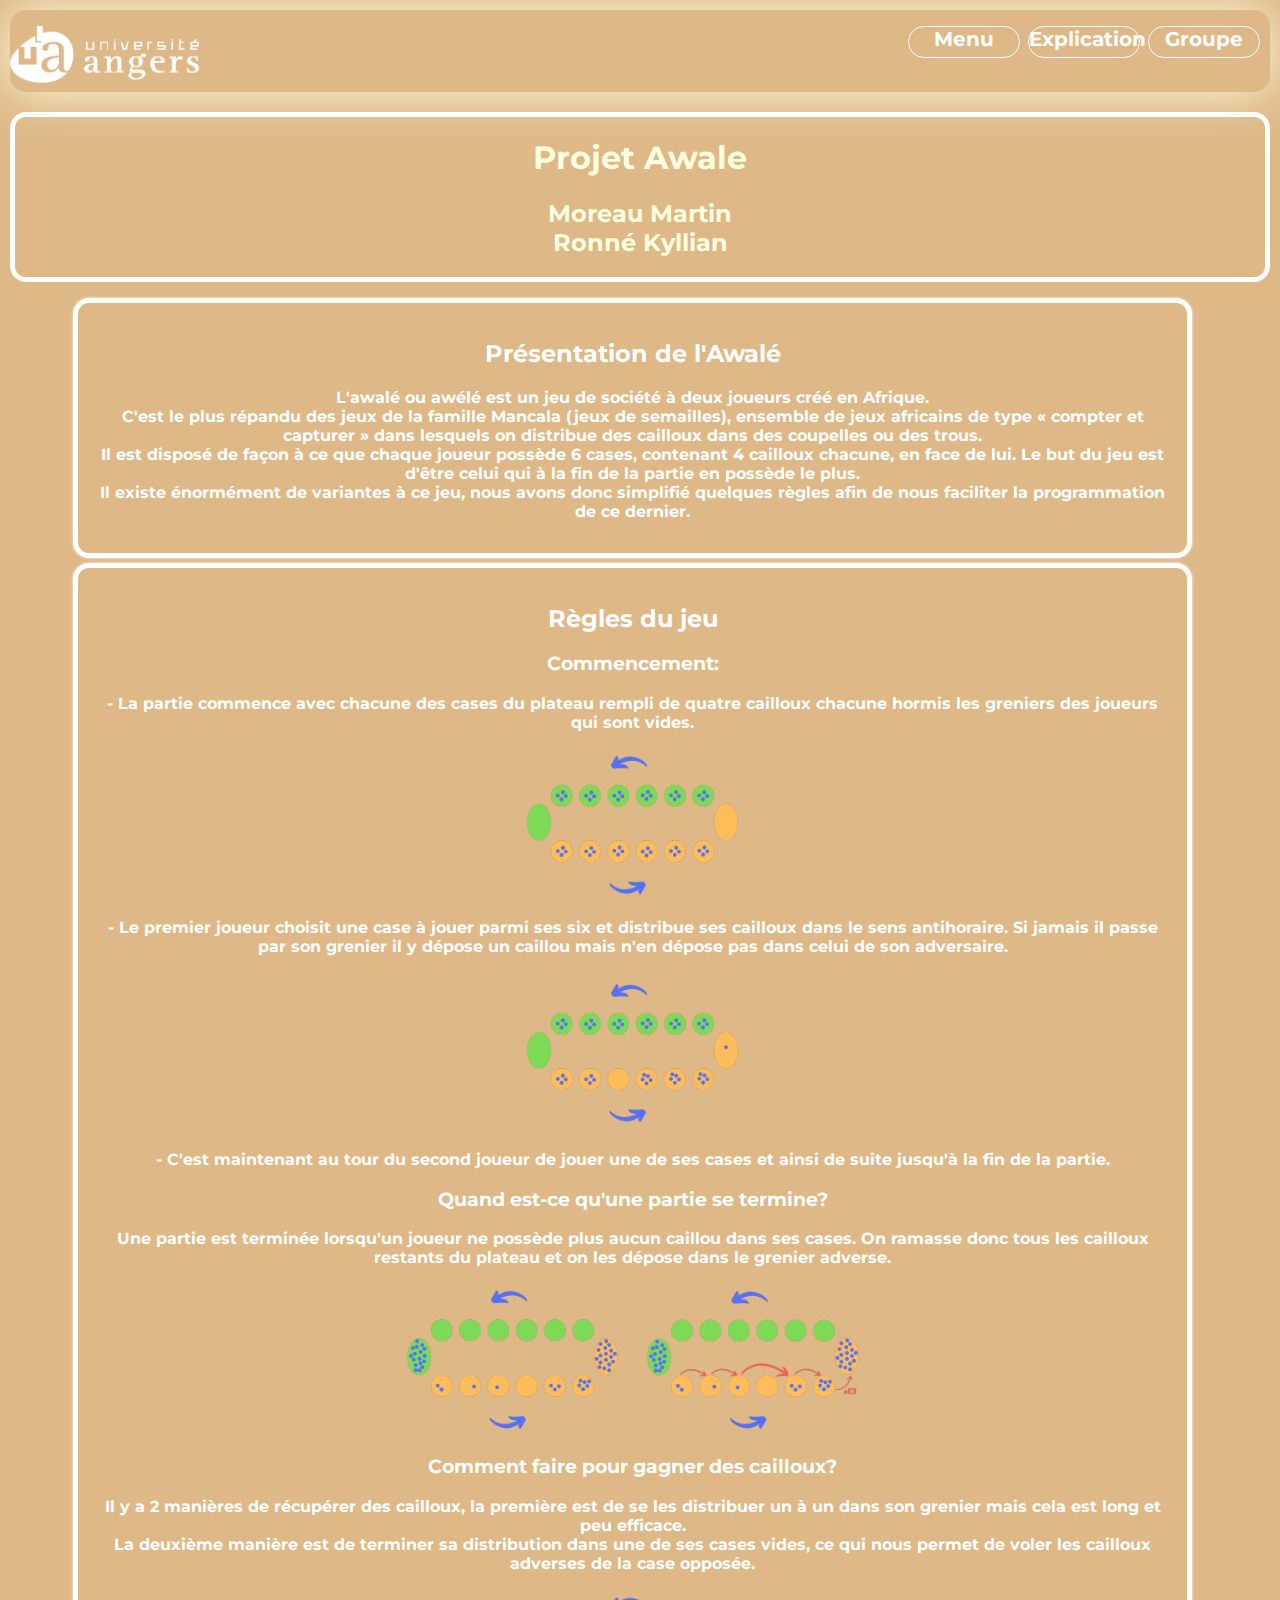
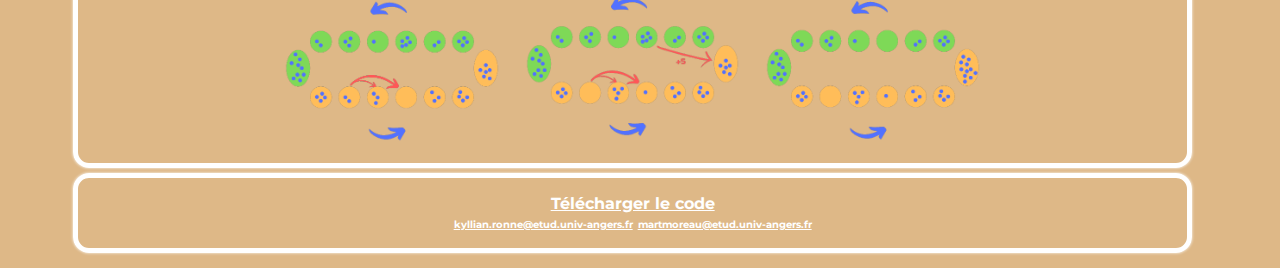
==== index.html @ c69ada58 "Update and rename main.html to index.html" ====
<!DOCTYPE html>
<html lang="fr">
    <head>
        <title>Présentation du projet</title>
        <meta charset="UTF-8">
        <link rel="icon" type="image/png" sizes="16x16" href="images/logo/risitas.png">
        <link href="CSS/main.css" rel="stylesheet">
        <link rel="preconnect" href="https://fonts.googleapis.com">
        <link rel="preconnect" href="https://fonts.gstatic.com" crossorigin>
        <link href="https://fonts.googleapis.com/css2?family=Montserrat:wght@100&display=swap" rel="stylesheet">
    </head>
    <body>
        <div id="corp">
            <header>
                <div id="menu">
                    <img id="logo" alt="logo université" src="images/logo/ua_h_blanc_ecran.png" onclick="window.location.href='https://ent.univ-angers.fr'">
                    <ul>
                        <li><a href="groupe.html">Groupe</a></li>
                        <li>
                            <a href="explication_jeu.html">Explication</a>
                            <div class="hiden">
                                <a href="explication_jeu.html#Jeu">Jeu</a>
                                <a href="explication_ia.html#IA">IA</a>                
                            </div>

                        </li>
                        
                        <li><a href="main.html">Menu</a></li>

                    
                    </ul>
                </div>
            </header>
            <main>
                <div class="titre">
                <h1>Projet Awale</h1>
                <h2>Moreau Martin<br>Ronné Kyllian</h2>
                </div>
                <div class="principal">
                    <div id="presentation" class="partie">
                        <h2>Présentation de l'Awalé</h2>
                        <p>L'awalé ou awélé est un jeu de société à deux joueurs créé en Afrique.<br/>
                            C'est le plus répandu des jeux de la famille Mancala (jeux de semailles), ensemble de jeux africains de type « compter et capturer » dans lesquels on distribue des cailloux dans des coupelles ou des trous. <br/>
                            Il est disposé de façon à ce que chaque joueur possède 6 cases, contenant 4 cailloux chacune, en face de lui. Le but du jeu est d'être celui qui à la fin de la partie en possède le plus. <br/>
                            Il existe énormément de variantes à ce jeu, nous avons donc simplifié quelques règles afin de nous faciliter la programmation de ce dernier.</p>
                    </div>

                    <div id="regles" class="partie">
                        <h2>Règles du jeu</h2>
                        <h3>Commencement:</h3>
                        <p>- La partie commence avec chacune des cases du plateau rempli de quatre cailloux chacune hormis les greniers des joueurs qui sont vides.</p>

                        <img class="schema" alt="plateau de jeu de départ" src="images/No_background/Situation_de_départ-removebg-preview.png">
                            
                        <p>- Le premier joueur choisit une case à jouer parmi ses six et distribue ses cailloux dans le sens antihoraire.
                        Si jamais il passe par son grenier il y dépose un caillou mais n'en dépose pas dans celui de son adversaire.</p>
                        
                        <img class="schema" alt="premier coup" src="images/No_background/Premier_coup-removebg-preview.png">

                        <p>- C'est maintenant au tour du second joueur de jouer une de ses cases et ainsi de suite jusqu'à la fin de la partie.</p>
                        
                        <h3>Quand est-ce qu'une partie se termine?</h3>
                        <p>Une partie est terminée lorsqu'un joueur ne possède plus aucun caillou dans ses cases. On ramasse donc tous les cailloux restants du plateau et on les dépose dans le grenier adverse.
                        </p>
                        
                        <img class="schema" alt="fin de partie 1)" src="images/No_background/fin_de_partie-removebg-preview.png">
                        <img class="schema" alt="fin de partie 2)" src="images/No_background/fin_de_partie_2_-removebg-preview.png">
                        

                        <h3>Comment faire pour gagner des cailloux?</h3>
                        <p>Il y a 2 manières de récupérer des cailloux, la première est de se les distribuer un à un dans son grenier mais cela est long et peu efficace.<br/>
                        La deuxième manière est de terminer sa distribution dans une de ses cases vides, ce qui nous permet de voler les cailloux adverses de la case opposée.</p>
                        
                        <img class="schema" alt="ramassage de cailloux 1" src="images/No_background/Ramassage_de_cailloux-removebg-preview.png">
                        <img class="schema" alt="ramassage de cailloux 2" src="images/No_background/Ramassage_de_cailloux__2_-removebg-preview.png">
                        <img class="schema" alt="ramassage de cailloux 3" src="images/No_background/Ramassage_de_cailloux__3_-removebg-preview.png">
                        
                        
                    </div>
                    <div id="Telecharger" class="partie">
                        <a href="awale.zip" download="awale.zip">Télécharger le code</a>
                    <br/>
                    <a style="font-size: 10px" href="mailto:kyllian.ronne@etud.univ-angers.fr">kyllian.ronne@etud.univ-angers.fr</a>
                    <a style="font-size: 10px" href="mailto:martmoreau@etud.univ-angers.fr">martmoreau@etud.univ-angers.fr</a>
                </div>               
                </div>
            </main>

            <footer>

            </footer>
        </div>
    </body>

</html>
---- CSS/main.css ----
body{
    
    text-align: left;
    height: 100%!important;
    display: block!important;
    color: lightyellow;
    background-color: burlywood;
    margin: 0 !important;
    word-break: keep-all;
    font-family: 'Montserrat', sans-serif;
    font-weight: bold;
    
}

#corp{
    height: 100%!important;
    width: 100%!important;
    box-sizing: border-box;
    display: block!important;
    padding: 5px;
    border: 5px solid burlywood;
}

header{
    
    text-align: start;
    display: inline-block;
    background-color:burlywood !important;
    box-shadow: 0px 0px 50px;
    border-radius: 1em;
    width: 100%;
}

#menu{
    clear: both;
}

 #menu ul li a{
     font-weight: bold;
    height: 100%;
    width: 100%;
    font-size: 20px;
    display: block;
    float: right;
    cursor: pointer;
    text-decoration: none;
    list-style-type: none;
    margin: 0px;
    padding: 0px;
    color: white;
    border: 1px solid white;
    border-radius: 1em;

}
#menu ul li{
    width: 110px;
    height: 30px;
    float: right;
    margin-right: 10px;    
}

#menu ul {
    height: 50px;
}

#menu li{
    text-align: center;
    display: inline;
}


#menu a:hover {
    animation-name: button_menu;
    animation-duration: 1s;
    animation-fill-mode: forwards;
}

@keyframes button_menu{
    to{
        background-color: white;
        color: black;
    }
}

#menu li:hover .hiden{
    visibility: visible;
    height: auto;
}


.hiden{
    height: 0px;
    visibility: hidden;
    display: inline-block;
    position:relative;
    width:100%;  
    
}

.hiden a{
    background-color: black;
    width: 100%;
}

#logo{
    width: 15%;
    height: 15%;
    cursor: pointer;
    float: left;
}

main{
    display: inline-block;
       
}

.titre{
    margin-top: 1em;
    margin-bottom: 1em;
    border: 5px solid white;
    border-radius: 1em;
    background-image: url("https://www.africouleur.com/wp-content/uploads/2017/10/jeu-awal%C3%A9-teck-01.jpg");
    text-align: center;
}

.principal{
    margin-left: 5%;
    margin-right: 5%;
}

.partie{
    margin-bottom: 5px;
    padding: 1em;
    width: 95%;
    height: 100%;
    border:  white solid 5px;
    color: white;
    border-radius: 1em;
    text-align: center;
    box-shadow: 0px 0px 3px;
}

.partie ul{
    list-style: none;
}

.partie ul li{
    display:inline-table;
    text-align: center;
    margin-top: 1.1em;
}
.partie ul li a{
    text-decoration: none;
    border: 3px solid #144255;
    border-radius: 1em;
    color: rgb(141, 11, 11);
    padding: 5px;
    font-weight: bold
}

.partie ul li a:hover{
    animation-name: list_function;
    animation-duration: 0.5s;
    animation-fill-mode: forwards;
}
a{
    color: white;
    font-weight: bold;
}




@keyframes list_function{
    to{
        color: #efcf67;
        background: #000000;
    }
}

img{
    width: 80%;
}

img{
    width: 80%;
    
}



.fonction{
    border: 5px solid #144255;
    
}

#schema ul{
    display: initial;
    text-align: initial;
    text-align: initial;
    list-style:circle;
}

.schema {
    height: 20%;
    width: 20%;
    margin-top: 0px;
    margin-bottom: 0px;
    margin-left: 10px;
    margin-right: 10px;
    
}
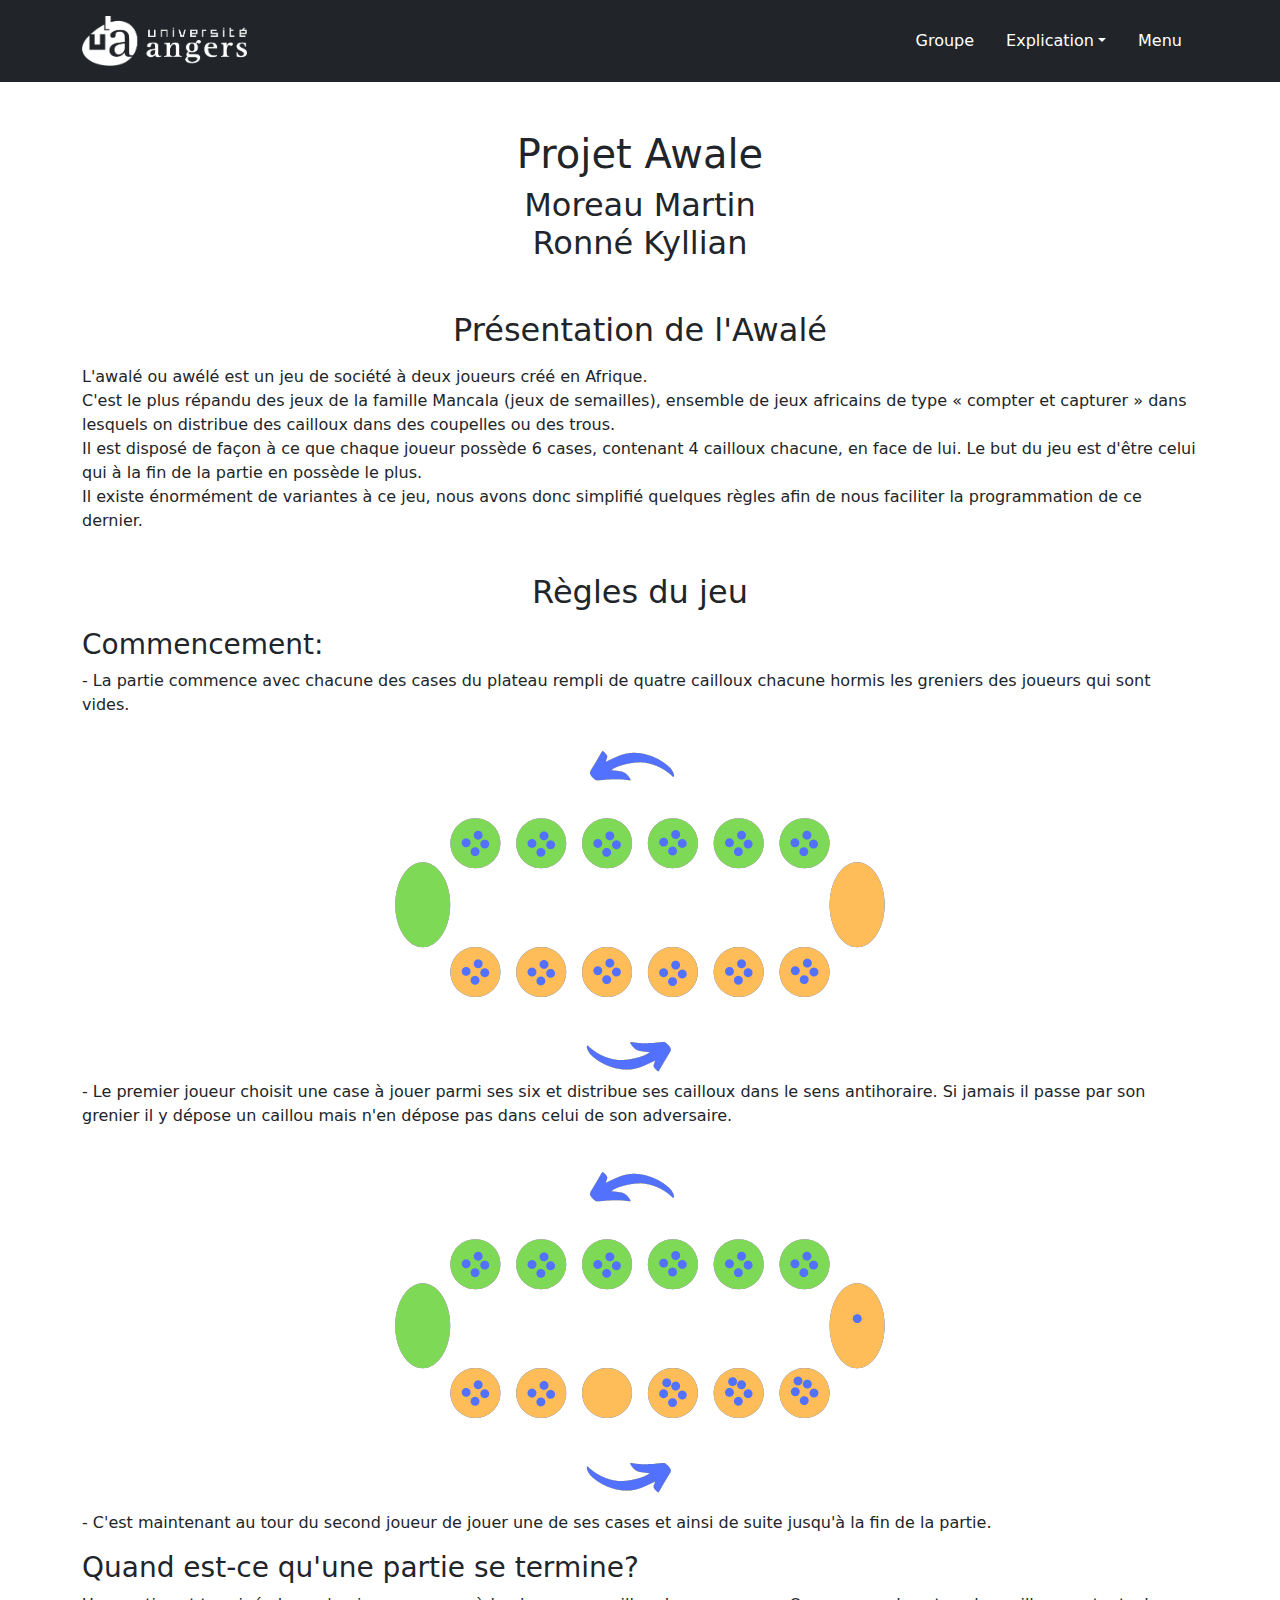
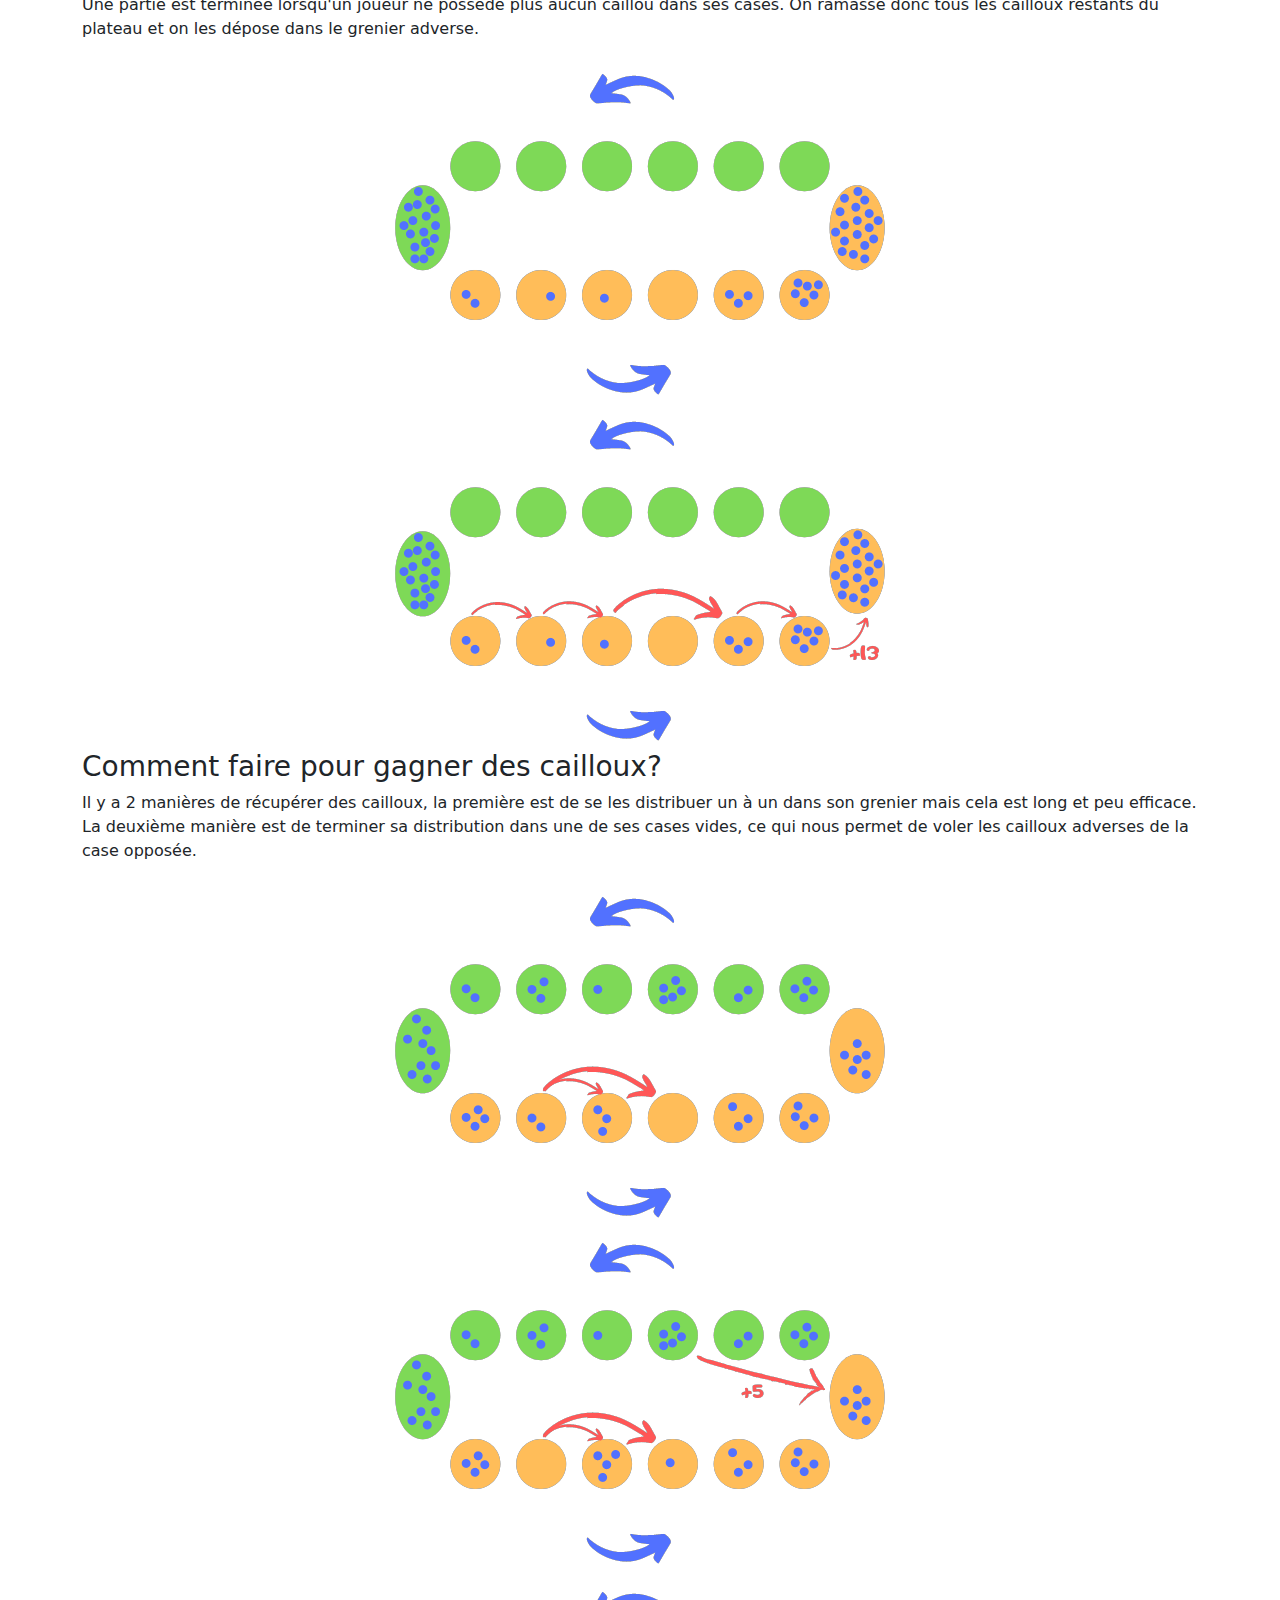
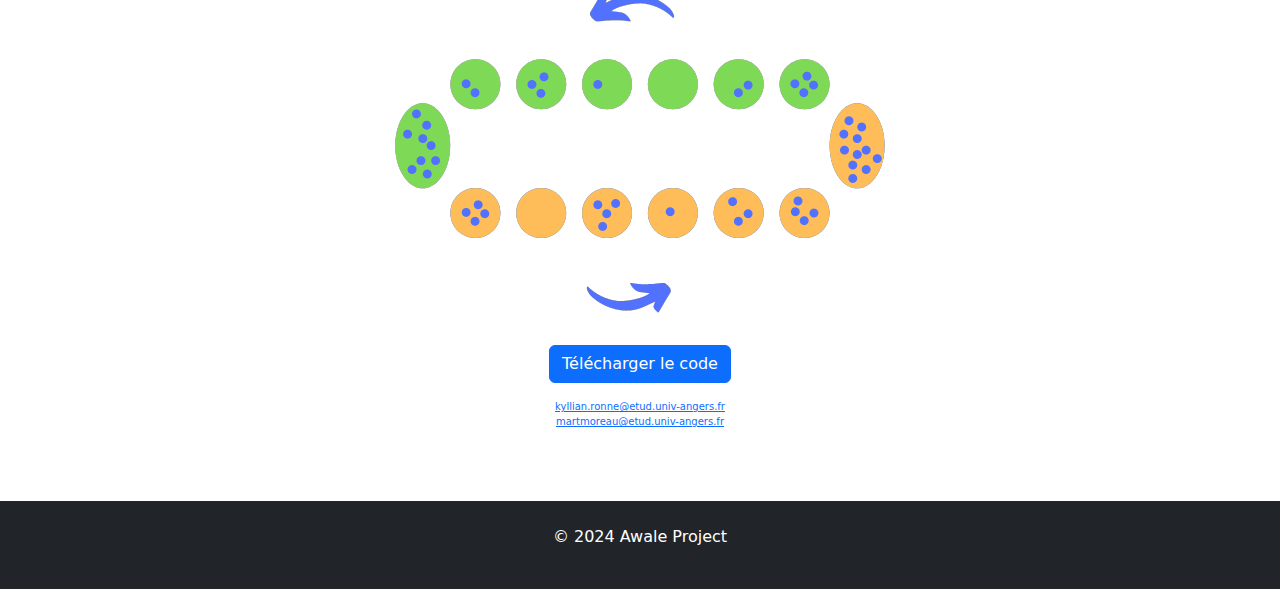
==== commit 984034db: "amélioration du visuel avec bootstrap" ====
--- a/index.html
+++ b/index.html
@@ -1,95 +1,123 @@
 <!DOCTYPE html>
 <html lang="fr">
-    <head>
-        <title>Présentation du projet</title>
-        <meta charset="UTF-8">
-        <link rel="icon" type="image/png" sizes="16x16" href="images/logo/risitas.png">
-        <link href="CSS/main.css" rel="stylesheet">
-        <link rel="preconnect" href="https://fonts.googleapis.com">
-        <link rel="preconnect" href="https://fonts.gstatic.com" crossorigin>
-        <link href="https://fonts.googleapis.com/css2?family=Montserrat:wght@100&display=swap" rel="stylesheet">
-    </head>
-    <body>
-        <div id="corp">
-            <header>
-                <div id="menu">
-                    <img id="logo" alt="logo université" src="images/logo/ua_h_blanc_ecran.png" onclick="window.location.href='https://ent.univ-angers.fr'">
-                    <ul>
-                        <li><a href="groupe.html">Groupe</a></li>
-                        <li>
-                            <a href="explication_jeu.html">Explication</a>
-                            <div class="hiden">
-                                <a href="explication_jeu.html#Jeu">Jeu</a>
-                                <a href="explication_ia.html#IA">IA</a>                
-                            </div>
 
-                        </li>
-                        
-                        <li><a href="main.html">Menu</a></li>
+<head>
+    <title>Présentation du projet</title>
+    <meta charset="UTF-8">
+    <link href="CSS/main.css" rel="stylesheet">
+    <link rel="preconnect" href="https://fonts.googleapis.com">
+    <link rel="preconnect" href="https://fonts.gstatic.com" crossorigin>
+    <link href="https://fonts.googleapis.com/css2?family=Montserrat:wght@100&display=swap" rel="stylesheet">
+    <link href="https://cdn.jsdelivr.net/npm/bootstrap@5.3.3/dist/css/bootstrap.min.css" rel="stylesheet"
+        integrity="sha384-QWTKZyjpPEjISv5WaRU9OFeRpok6YctnYmDr5pNlyT2bRjXh0JMhjY6hW+ALEwIH" crossorigin="anonymous">
 
-                    
-                    </ul>
-                </div>
-            </header>
-            <main>
-                <div class="titre">
-                <h1>Projet Awale</h1>
-                <h2>Moreau Martin<br>Ronné Kyllian</h2>
-                </div>
-                <div class="principal">
-                    <div id="presentation" class="partie">
-                        <h2>Présentation de l'Awalé</h2>
-                        <p>L'awalé ou awélé est un jeu de société à deux joueurs créé en Afrique.<br/>
-                            C'est le plus répandu des jeux de la famille Mancala (jeux de semailles), ensemble de jeux africains de type « compter et capturer » dans lesquels on distribue des cailloux dans des coupelles ou des trous. <br/>
-                            Il est disposé de façon à ce que chaque joueur possède 6 cases, contenant 4 cailloux chacune, en face de lui. Le but du jeu est d'être celui qui à la fin de la partie en possède le plus. <br/>
-                            Il existe énormément de variantes à ce jeu, nous avons donc simplifié quelques règles afin de nous faciliter la programmation de ce dernier.</p>
-                    </div>
+</head>
 
-                    <div id="regles" class="partie">
-                        <h2>Règles du jeu</h2>
-                        <h3>Commencement:</h3>
-                        <p>- La partie commence avec chacune des cases du plateau rempli de quatre cailloux chacune hormis les greniers des joueurs qui sont vides.</p>
+<body>
+    <header class="bg-dark py-3">
+        <div class="container d-flex align-items-center justify-content-between">
+            <img id="logo" alt="logo université" src="images/logo/ua_h_blanc_ecran.png" class="img-fluid" style="cursor:pointer; height: 50px;" onclick="window.location.href='https://ent.univ-angers.fr'">
+            <nav>
+                <ul class="nav">
+                    <li class="nav-item"><a class="nav-link text-white" href="groupe.html">Groupe</a></li>
+                    <li class="nav-item dropdown">
+                        <a class="nav-link text-white dropdown-toggle" href="#" id="navbarDropdown" role="button" data-bs-toggle="dropdown" aria-expanded="false">Explication</a>
+                        <ul class="dropdown-menu">
+                            <li><a class="dropdown-item" href="explication_jeu.html#Jeu">Jeu</a></li>
+                            <li><a class="dropdown-item" href="explication_ia.html#IA">IA</a></li>
+                        </ul>
+                    </li>
+                    <li class="nav-item"><a class="nav-link text-white" href="index.html">Menu</a></li>
+                </ul>
+            </nav>
+        </div>
+    </header>
 
-                        <img class="schema" alt="plateau de jeu de départ" src="images/No_background/Situation_de_départ-removebg-preview.png">
-                            
-                        <p>- Le premier joueur choisit une case à jouer parmi ses six et distribue ses cailloux dans le sens antihoraire.
-                        Si jamais il passe par son grenier il y dépose un caillou mais n'en dépose pas dans celui de son adversaire.</p>
-                        
-                        <img class="schema" alt="premier coup" src="images/No_background/Premier_coup-removebg-preview.png">
+    <main class="container py-5">
+        <div class="text-center mb-5">
+            <h1>Projet Awale</h1>
+            <h2>Moreau Martin <br> Ronné Kyllian</h2>
+        </div>
 
-                        <p>- C'est maintenant au tour du second joueur de jouer une de ses cases et ainsi de suite jusqu'à la fin de la partie.</p>
-                        
-                        <h3>Quand est-ce qu'une partie se termine?</h3>
-                        <p>Une partie est terminée lorsqu'un joueur ne possède plus aucun caillou dans ses cases. On ramasse donc tous les cailloux restants du plateau et on les dépose dans le grenier adverse.
-                        </p>
-                        
-                        <img class="schema" alt="fin de partie 1)" src="images/No_background/fin_de_partie-removebg-preview.png">
-                        <img class="schema" alt="fin de partie 2)" src="images/No_background/fin_de_partie_2_-removebg-preview.png">
-                        
+        <div id="presentation" class="row mb-4">
+            <div class="col-12">
+                <h2 class="text-center mb-3">Présentation de l'Awalé</h2>
+                <p>L'awalé ou awélé est un jeu de société à deux joueurs créé en Afrique.<br />
+                    C'est le plus répandu des jeux de la famille Mancala (jeux de semailles), ensemble de jeux
+                    africains de type « compter et capturer » dans lesquels on distribue des cailloux dans des
+                    coupelles ou des trous. <br />
+                    Il est disposé de façon à ce que chaque joueur possède 6 cases, contenant 4 cailloux chacune, en
+                    face de lui. Le but du jeu est d'être celui qui à la fin de la partie en possède le plus. <br />
+                    Il existe énormément de variantes à ce jeu, nous avons donc simplifié quelques règles afin de
+                    nous faciliter la programmation de ce dernier.</p>
+            </div>
+        </div>
 
-                        <h3>Comment faire pour gagner des cailloux?</h3>
-                        <p>Il y a 2 manières de récupérer des cailloux, la première est de se les distribuer un à un dans son grenier mais cela est long et peu efficace.<br/>
-                        La deuxième manière est de terminer sa distribution dans une de ses cases vides, ce qui nous permet de voler les cailloux adverses de la case opposée.</p>
-                        
-                        <img class="schema" alt="ramassage de cailloux 1" src="images/No_background/Ramassage_de_cailloux-removebg-preview.png">
-                        <img class="schema" alt="ramassage de cailloux 2" src="images/No_background/Ramassage_de_cailloux__2_-removebg-preview.png">
-                        <img class="schema" alt="ramassage de cailloux 3" src="images/No_background/Ramassage_de_cailloux__3_-removebg-preview.png">
-                        
-                        
-                    </div>
-                    <div id="Telecharger" class="partie">
-                        <a href="awale.zip" download="awale.zip">Télécharger le code</a>
-                    <br/>
-                    <a style="font-size: 10px" href="mailto:kyllian.ronne@etud.univ-angers.fr">kyllian.ronne@etud.univ-angers.fr</a>
-                    <a style="font-size: 10px" href="mailto:martmoreau@etud.univ-angers.fr">martmoreau@etud.univ-angers.fr</a>
-                </div>               
-                </div>
-            </main>
+        <div id="regles" class="row mb-4">
+            <div class="col-12">
+                <h2 class="text-center mb-3">Règles du jeu</h2>
+                <h3>Commencement:</h3>
+                <p>- La partie commence avec chacune des cases du plateau rempli de quatre cailloux chacune hormis
+                    les greniers des joueurs qui sont vides.</p>
 
-            <footer>
+                <img class="img-fluid mx-auto d-block" alt="plateau de jeu de départ"
+                    src="images/No_background/Situation_de_départ-removebg-preview.png">
 
-            </footer>
+                <p>- Le premier joueur choisit une case à jouer parmi ses six et distribue ses cailloux dans le sens
+                    antihoraire.
+                    Si jamais il passe par son grenier il y dépose un caillou mais n'en dépose pas dans celui de son
+                    adversaire.</p>
+
+                <img class="img-fluid mx-auto d-block" alt="premier coup"
+                    src="images/No_background/Premier_coup-removebg-preview.png">
+
+                <p>- C'est maintenant au tour du second joueur de jouer une de ses cases et ainsi de suite jusqu'à
+                    la fin de la partie.</p>
+
+                <h3>Quand est-ce qu'une partie se termine?</h3>
+                <p>Une partie est terminée lorsqu'un joueur ne possède plus aucun caillou dans ses cases. On ramasse
+                    donc tous les cailloux restants du plateau et on les dépose dans le grenier adverse.</p>
+
+                <img class="img-fluid mx-auto d-block" alt="fin de partie 1)"
+                    src="images/No_background/fin_de_partie-removebg-preview.png">
+                <img class="img-fluid mx-auto d-block" alt="fin de partie 2)"
+                    src="images/No_background/fin_de_partie_2_-removebg-preview.png">
+
+                <h3>Comment faire pour gagner des cailloux?</h3>
+                <p>Il y a 2 manières de récupérer des cailloux, la première est de se les distribuer un à un dans
+                    son grenier mais cela est long et peu efficace.<br />
+                    La deuxième manière est de terminer sa distribution dans une de ses cases vides, ce qui nous
+                    permet de voler les cailloux adverses de la case opposée.</p>
+
+                <img class="img-fluid mx-auto d-block" alt="ramassage de cailloux 1"
+                    src="images/No_background/Ramassage_de_cailloux-removebg-preview.png">
+                <img class="img-fluid mx-auto d-block" alt="ramassage de cailloux 2"
+                    src="images/No_background/Ramassage_de_cailloux__2_-removebg-preview.png">
+                <img class="img-fluid mx-auto d-block" alt="ramassage de cailloux 3"
+                    src="images/No_background/Ramassage_de_cailloux__3_-removebg-preview.png">
+            </div>
         </div>
-    </body>
 
-</html>
+        <div id="Telecharger" class="row mb-4">
+            <div class="col-12 text-center">
+                <a href="awale.zip" download="awale.zip" class="btn btn-primary mb-3">Télécharger le code</a>
+                <br />
+                <a href="mailto:kyllian.ronne@etud.univ-angers.fr" class="d-block" style="font-size: 10px;">
+                    kyllian.ronne@etud.univ-angers.fr
+                </a>
+                <a href="mailto:martmoreau@etud.univ-angers.fr" class="d-block" style="font-size: 10px;">
+                    martmoreau@etud.univ-angers.fr
+                </a>
+            </div>
+        </div>
+    </main>
+
+    <footer class="bg-dark text-white text-center py-4">
+        <p>&copy; 2024 Awale Project</p>
+    </footer>
+    <script src="https://cdn.jsdelivr.net/npm/bootstrap@5.3.3/dist/js/bootstrap.bundle.min.js"
+        integrity="sha384-YvpcrYf0tY3lHB60NNkmXc5s9fDVZLESaAA55NDzOxhy9GkcIdslK1eN7N6jIeHz"
+        crossorigin="anonymous"></script>
+</body>
+
+</html>--- a/CSS/main.css
+++ b/CSS/main.css
@@ -1,213 +1,13 @@
-body{
-    
-    text-align: left;
-    height: 100%!important;
-    display: block!important;
-    color: lightyellow;
-    background-color: burlywood;
-    margin: 0 !important;
-    word-break: keep-all;
-    font-family: 'Montserrat', sans-serif;
-    font-weight: bold;
-    
-}
 
-#corp{
-    height: 100%!important;
-    width: 100%!important;
-    box-sizing: border-box;
-    display: block!important;
-    padding: 5px;
-    border: 5px solid burlywood;
-}
-
-header{
-    
-    text-align: start;
-    display: inline-block;
-    background-color:burlywood !important;
-    box-shadow: 0px 0px 50px;
-    border-radius: 1em;
-    width: 100%;
-}
-
-#menu{
-    clear: both;
-}
-
- #menu ul li a{
-     font-weight: bold;
-    height: 100%;
-    width: 100%;
-    font-size: 20px;
-    display: block;
-    float: right;
-    cursor: pointer;
-    text-decoration: none;
-    list-style-type: none;
-    margin: 0px;
-    padding: 0px;
-    color: white;
-    border: 1px solid white;
-    border-radius: 1em;
-
-}
-#menu ul li{
-    width: 110px;
-    height: 30px;
-    float: right;
-    margin-right: 10px;    
-}
-
-#menu ul {
-    height: 50px;
-}
-
-#menu li{
-    text-align: center;
-    display: inline;
-}
-
-
-#menu a:hover {
-    animation-name: button_menu;
-    animation-duration: 1s;
-    animation-fill-mode: forwards;
-}
-
-@keyframes button_menu{
-    to{
-        background-color: white;
-        color: black;
-    }
-}
-
-#menu li:hover .hiden{
-    visibility: visible;
-    height: auto;
-}
-
-
-.hiden{
-    height: 0px;
-    visibility: hidden;
-    display: inline-block;
-    position:relative;
-    width:100%;  
-    
-}
-
-.hiden a{
-    background-color: black;
-    width: 100%;
-}
-
-#logo{
-    width: 15%;
-    height: 15%;
-    cursor: pointer;
-    float: left;
-}
-
-main{
-    display: inline-block;
-       
-}
-
-.titre{
-    margin-top: 1em;
-    margin-bottom: 1em;
-    border: 5px solid white;
-    border-radius: 1em;
-    background-image: url("https://www.africouleur.com/wp-content/uploads/2017/10/jeu-awal%C3%A9-teck-01.jpg");
-    text-align: center;
-}
-
-.principal{
-    margin-left: 5%;
-    margin-right: 5%;
-}
-
-.partie{
-    margin-bottom: 5px;
-    padding: 1em;
-    width: 95%;
-    height: 100%;
-    border:  white solid 5px;
-    color: white;
-    border-radius: 1em;
-    text-align: center;
-    box-shadow: 0px 0px 3px;
-}
-
-.partie ul{
-    list-style: none;
-}
-
-.partie ul li{
-    display:inline-table;
-    text-align: center;
-    margin-top: 1.1em;
-}
-.partie ul li a{
-    text-decoration: none;
-    border: 3px solid #144255;
-    border-radius: 1em;
-    color: rgb(141, 11, 11);
-    padding: 5px;
-    font-weight: bold
-}
-
-.partie ul li a:hover{
-    animation-name: list_function;
-    animation-duration: 0.5s;
-    animation-fill-mode: forwards;
-}
-a{
-    color: white;
-    font-weight: bold;
+:root{
+    --primary-color: #ff651c;
 }
 
 
 
 
-@keyframes list_function{
-    to{
-        color: #efcf67;
-        background: #000000;
-    }
-}
-
-img{
-    width: 80%;
-}
-
-img{
-    width: 80%;
-    
+#text-primary {
+    color: var(--primary-color) !important;
 }
 
 
-
-.fonction{
-    border: 5px solid #144255;
-    
-}
-
-#schema ul{
-    display: initial;
-    text-align: initial;
-    text-align: initial;
-    list-style:circle;
-}
-
-.schema {
-    height: 20%;
-    width: 20%;
-    margin-top: 0px;
-    margin-bottom: 0px;
-    margin-left: 10px;
-    margin-right: 10px;
-    
-}
-
